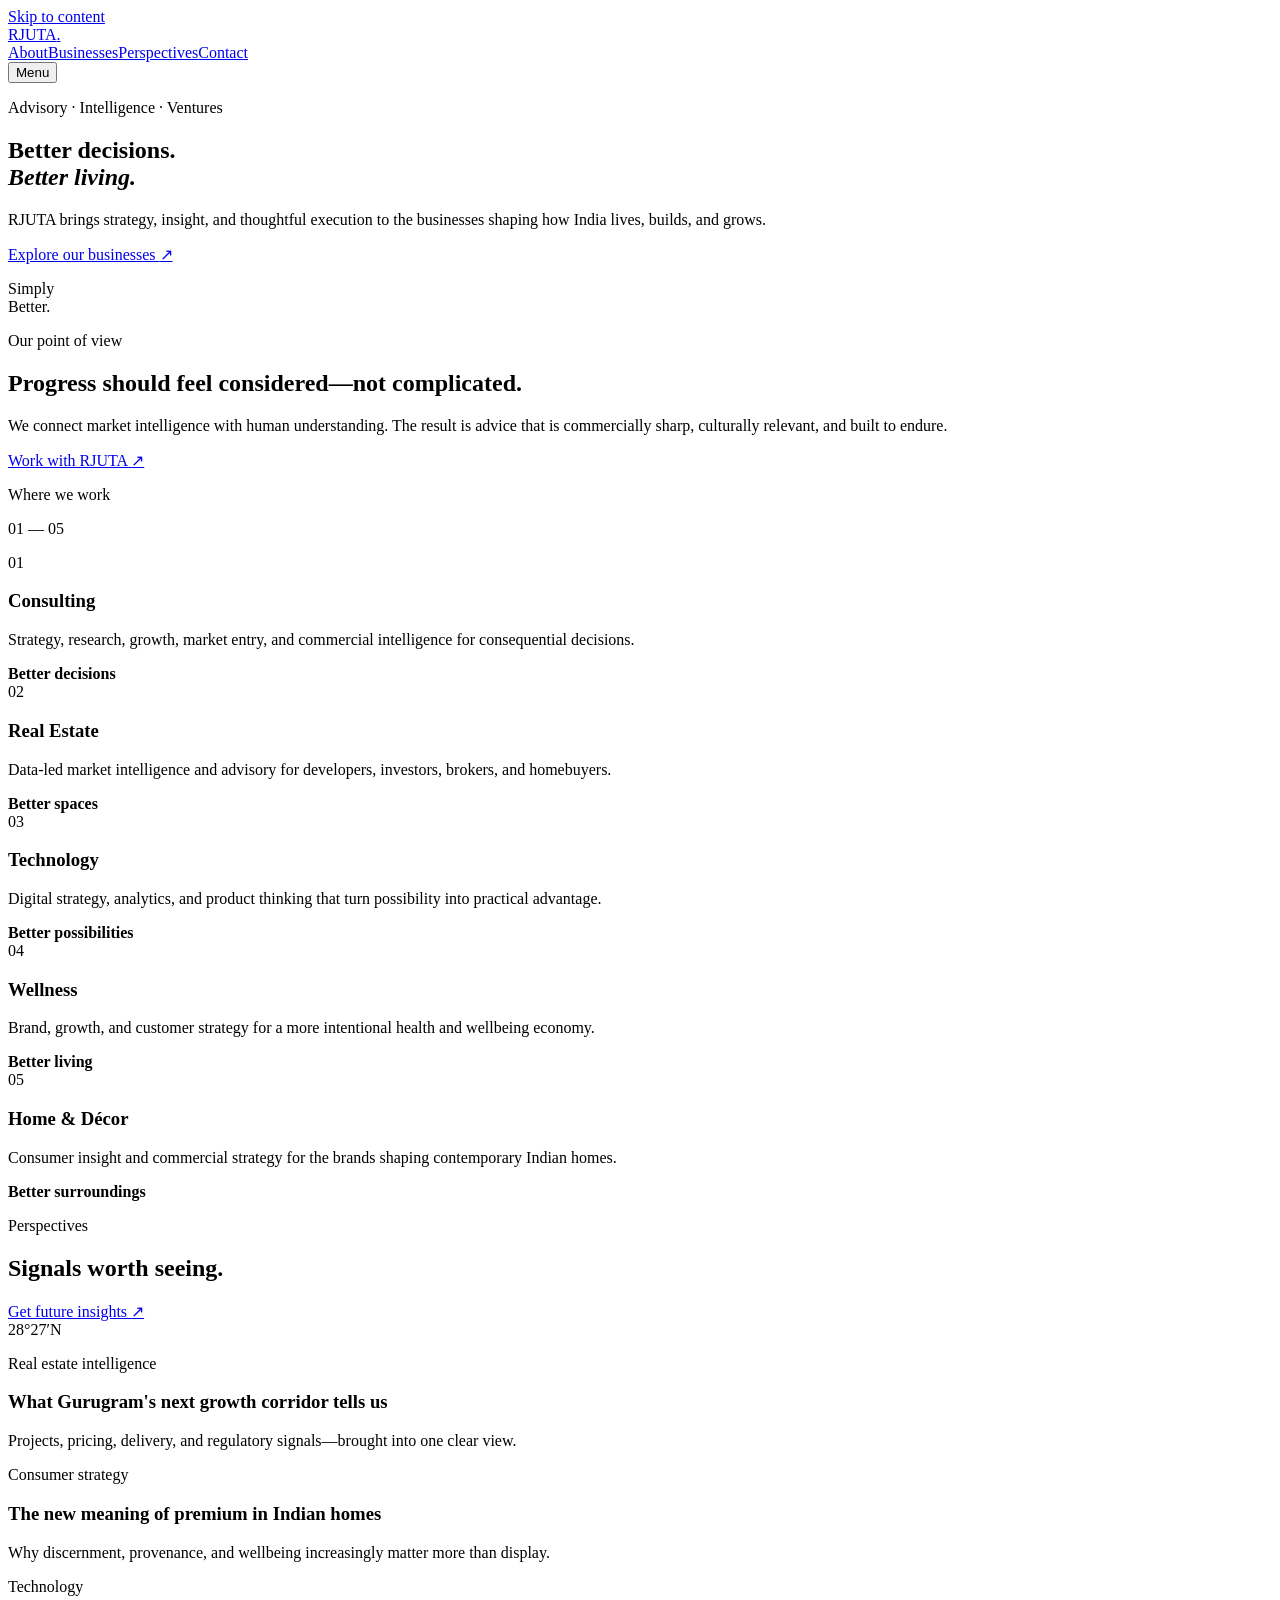
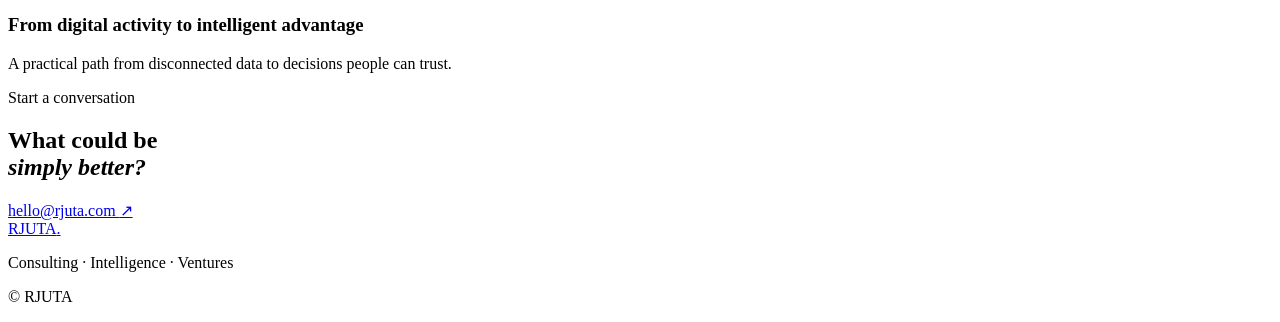
==== index.html @ 42b94a8b "Add files via upload" ====
<!doctype html>
<html lang="en">
<head>
  <meta charset="utf-8">
  <meta name="viewport" content="width=device-width, initial-scale=1">
  <meta name="description" content="RJUTA is a multidisciplinary advisory and intelligence firm across consulting, real estate, technology, wellness, and living.">
  <meta name="theme-color" content="#f1eee6">
  <title>RJUTA — Simply Better.</title>
  <link rel="preconnect" href="https://fonts.googleapis.com">
  <link rel="preconnect" href="https://fonts.gstatic.com" crossorigin>
  <link href="https://fonts.googleapis.com/css2?family=DM+Sans:wght@400;500;600&family=Newsreader:opsz,wght@6..72,400;6..72,500&display=swap" rel="stylesheet">
  <link rel="stylesheet" href="styles.css">
</head>
<body>
  <a class="skip-link" href="#main">Skip to content</a>
  <header class="site-header" data-header>
    <a class="brand" href="#top" aria-label="RJUTA home">RJUTA<span>.</span></a>
    <nav class="desktop-nav" aria-label="Primary navigation">
      <a href="#about">About</a><a href="#businesses">Businesses</a><a href="#insights">Perspectives</a><a href="#contact">Contact</a>
    </nav>
    <button class="menu-button" type="button" aria-expanded="false" aria-controls="mobile-nav">Menu</button>
    <nav class="mobile-nav" id="mobile-nav" aria-label="Mobile navigation" hidden>
      <a href="#about">About</a><a href="#businesses">Businesses</a><a href="#insights">Perspectives</a><a href="#contact">Contact</a>
    </nav>
  </header>

  <main id="main">
    <section class="hero" id="top">
      <div class="hero-copy reveal">
        <p class="eyebrow">Advisory · Intelligence · Ventures</p>
        <h1>Better decisions.<br><em>Better living.</em></h1>
        <p class="lede">RJUTA brings strategy, insight, and thoughtful execution to the businesses shaping how India lives, builds, and grows.</p>
        <a class="text-link" href="#businesses">Explore our businesses <span aria-hidden="true">↗</span></a>
      </div>
      <div class="hero-art" aria-hidden="true">
        <div class="sun"></div><div class="arch arch-one"></div><div class="arch arch-two"></div>
        <p>Simply<br>Better.</p>
      </div>
    </section>

    <section class="statement" id="about">
      <p class="eyebrow reveal">Our point of view</p>
      <h2 class="reveal">Progress should feel considered—not complicated.</h2>
      <div class="statement-grid reveal">
        <p>We connect market intelligence with human understanding. The result is advice that is commercially sharp, culturally relevant, and built to endure.</p>
        <a class="text-link" href="#contact">Work with RJUTA <span aria-hidden="true">↗</span></a>
      </div>
    </section>

    <section class="businesses" id="businesses">
      <div class="section-head reveal"><p class="eyebrow">Where we work</p><p>01 — 05</p></div>
      <div class="business-list">
        <article class="business reveal"><span>01</span><div><h3>Consulting</h3><p>Strategy, research, growth, market entry, and commercial intelligence for consequential decisions.</p></div><b>Better decisions</b></article>
        <article class="business reveal"><span>02</span><div><h3>Real Estate</h3><p>Data-led market intelligence and advisory for developers, investors, brokers, and homebuyers.</p></div><b>Better spaces</b></article>
        <article class="business reveal"><span>03</span><div><h3>Technology</h3><p>Digital strategy, analytics, and product thinking that turn possibility into practical advantage.</p></div><b>Better possibilities</b></article>
        <article class="business reveal"><span>04</span><div><h3>Wellness</h3><p>Brand, growth, and customer strategy for a more intentional health and wellbeing economy.</p></div><b>Better living</b></article>
        <article class="business reveal"><span>05</span><div><h3>Home & Décor</h3><p>Consumer insight and commercial strategy for the brands shaping contemporary Indian homes.</p></div><b>Better surroundings</b></article>
      </div>
    </section>

    <section class="insights" id="insights">
      <div class="section-head reveal"><div><p class="eyebrow">Perspectives</p><h2>Signals worth seeing.</h2></div><a class="text-link" href="#contact">Get future insights <span aria-hidden="true">↗</span></a></div>
      <div class="cards">
        <article class="card reveal"><div class="card-visual terrain"><span>28°27′N</span></div><p class="eyebrow">Real estate intelligence</p><h3>What Gurugram's next growth corridor tells us</h3><p>Projects, pricing, delivery, and regulatory signals—brought into one clear view.</p></article>
        <article class="card reveal"><div class="card-visual rings"></div><p class="eyebrow">Consumer strategy</p><h3>The new meaning of premium in Indian homes</h3><p>Why discernment, provenance, and wellbeing increasingly matter more than display.</p></article>
        <article class="card reveal"><div class="card-visual grid-art"></div><p class="eyebrow">Technology</p><h3>From digital activity to intelligent advantage</h3><p>A practical path from disconnected data to decisions people can trust.</p></article>
      </div>
    </section>

    <section class="contact" id="contact">
      <p class="eyebrow reveal">Start a conversation</p>
      <h2 class="reveal">What could be<br><em>simply better?</em></h2>
      <a class="contact-link reveal" href="mailto:hello@rjuta.com">hello@rjuta.com <span aria-hidden="true">↗</span></a>
    </section>
  </main>

  <footer><a class="brand" href="#top">RJUTA<span>.</span></a><p>Consulting · Intelligence · Ventures</p><p>© <span data-year></span> RJUTA</p></footer>
  <script src="script.js"></script>
</body>
</html>
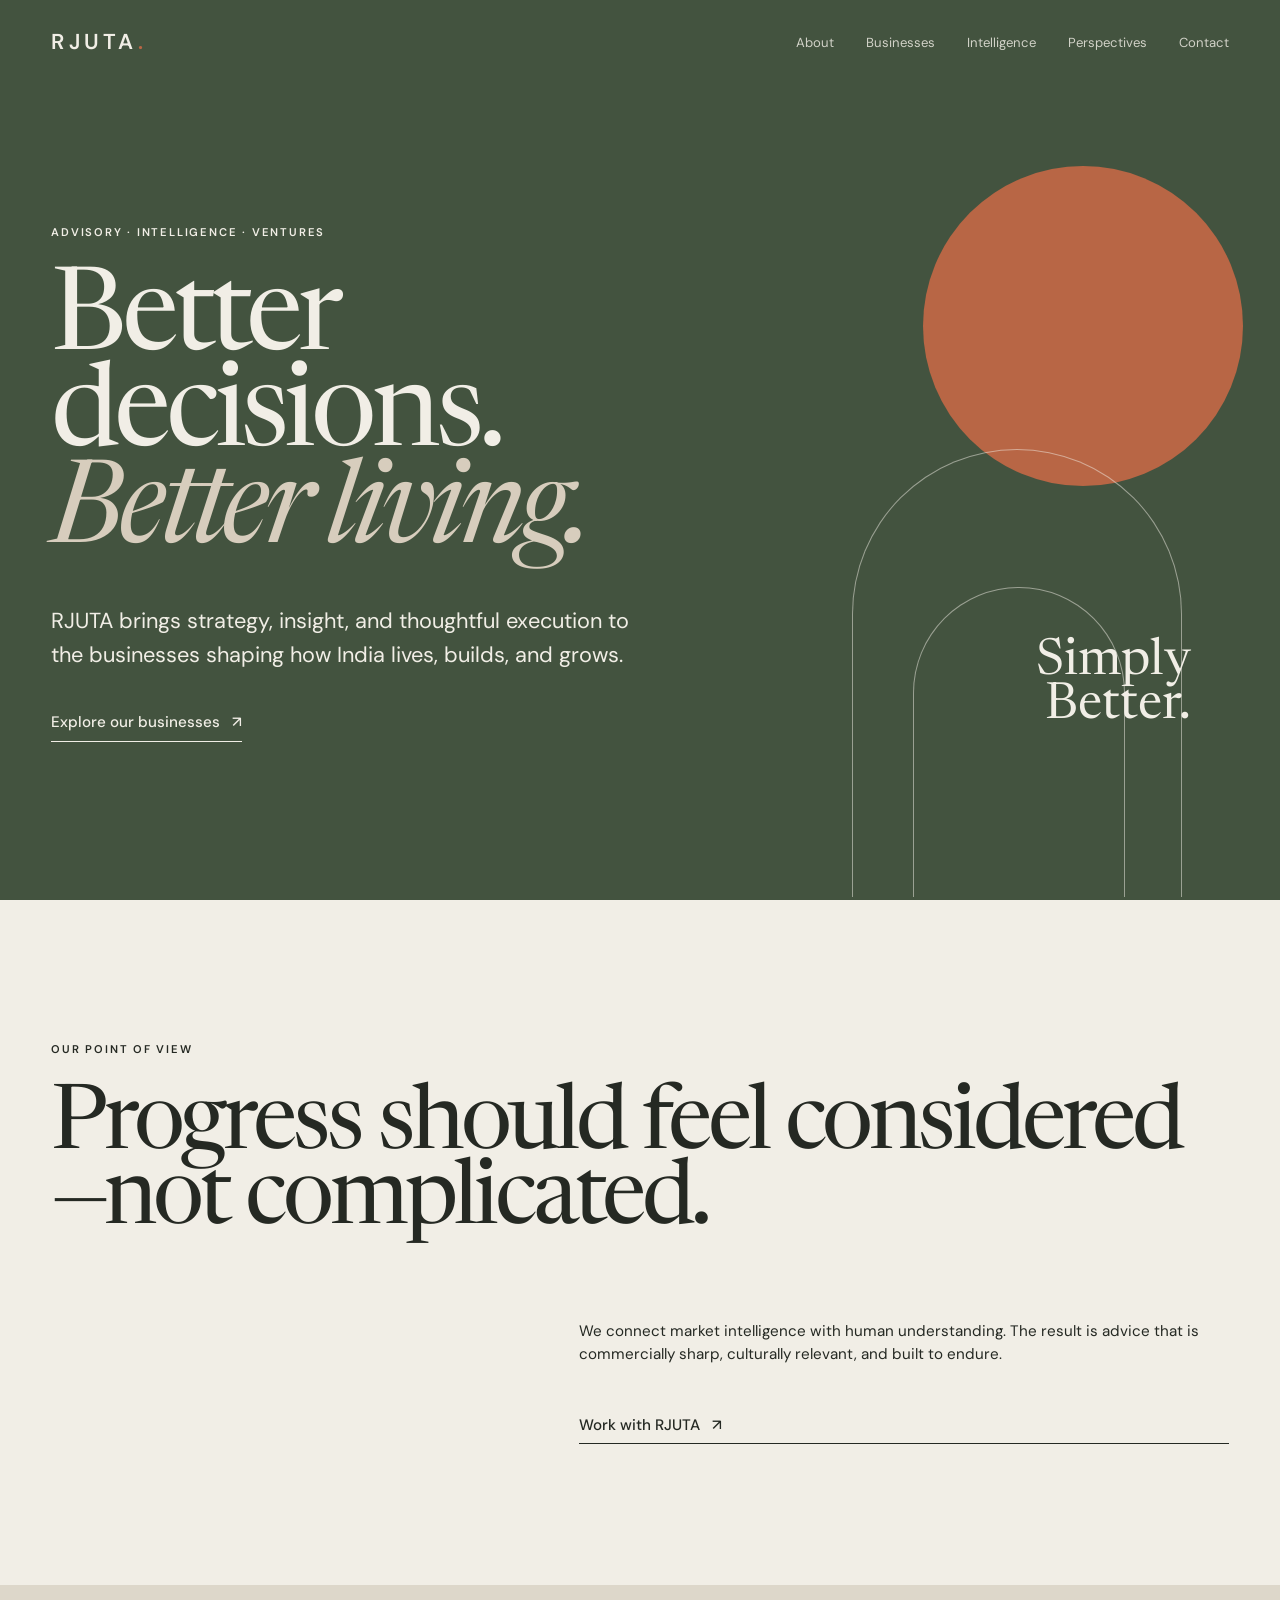
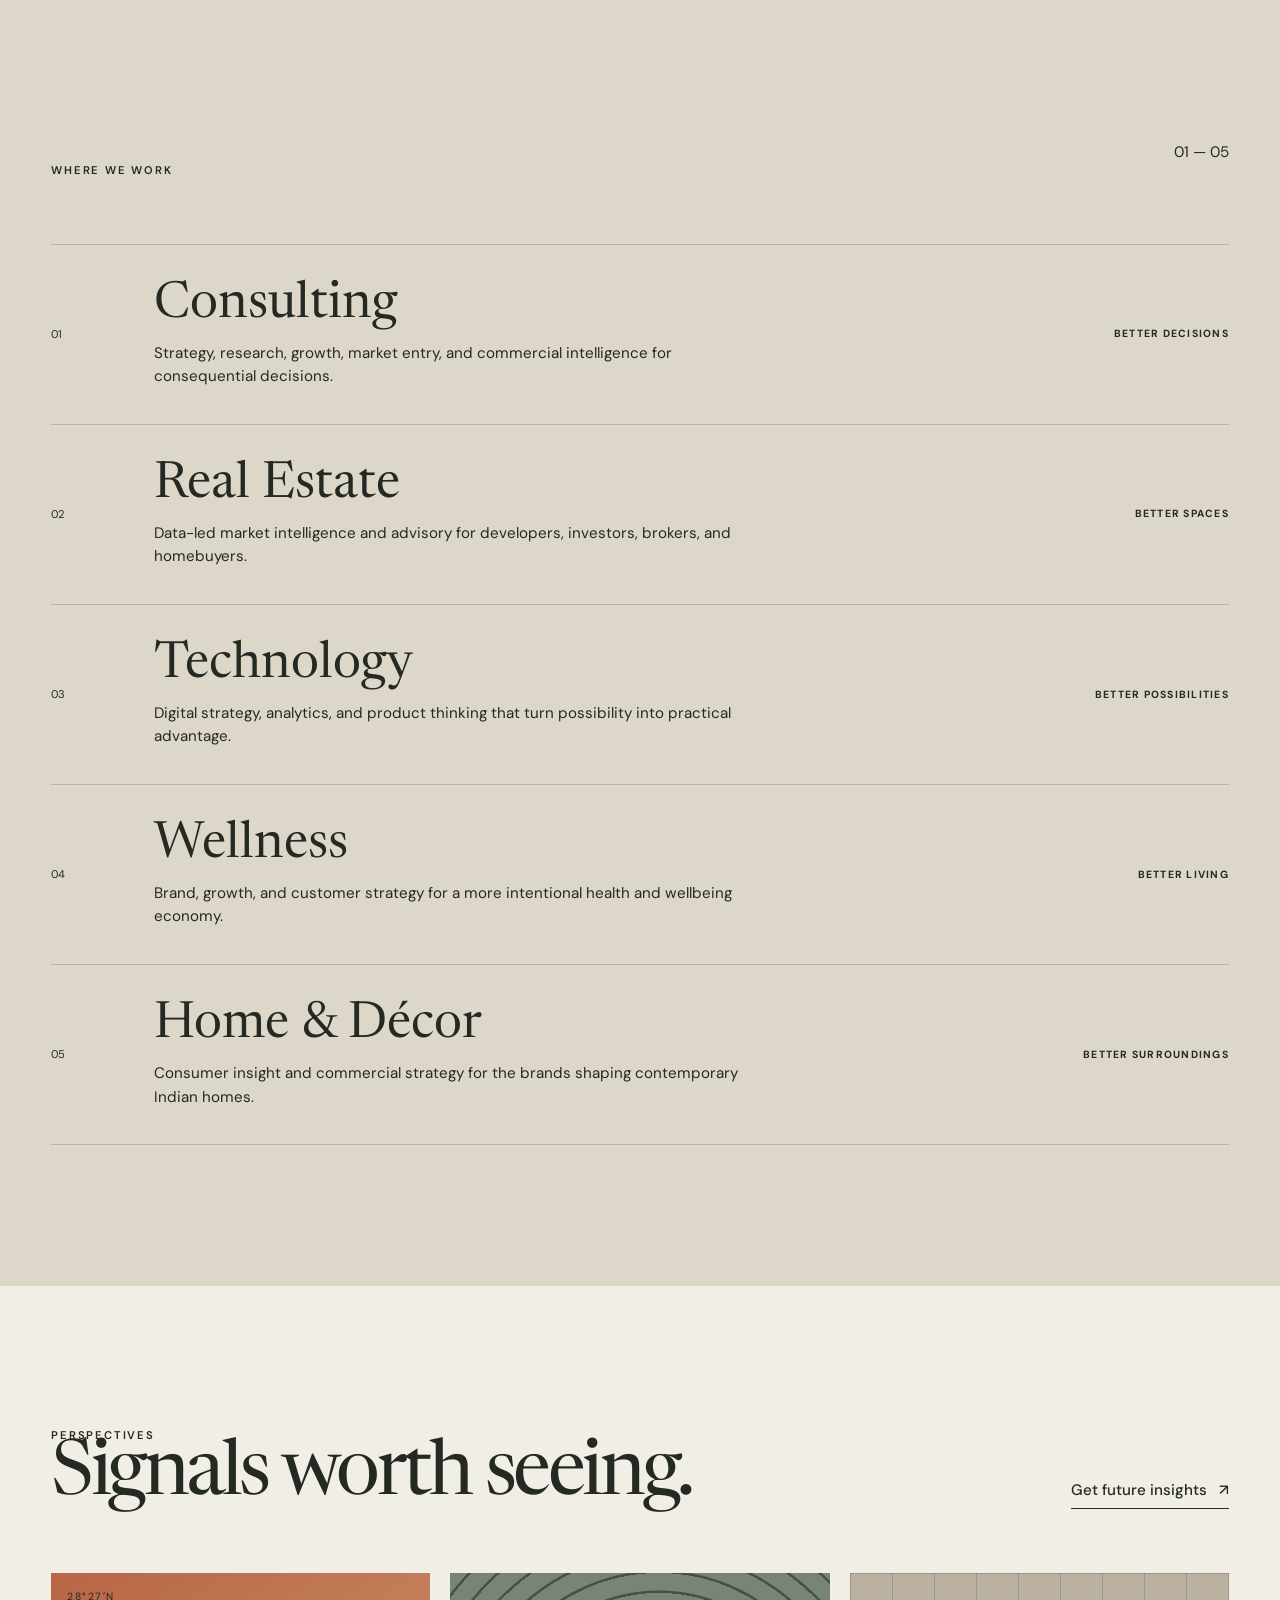
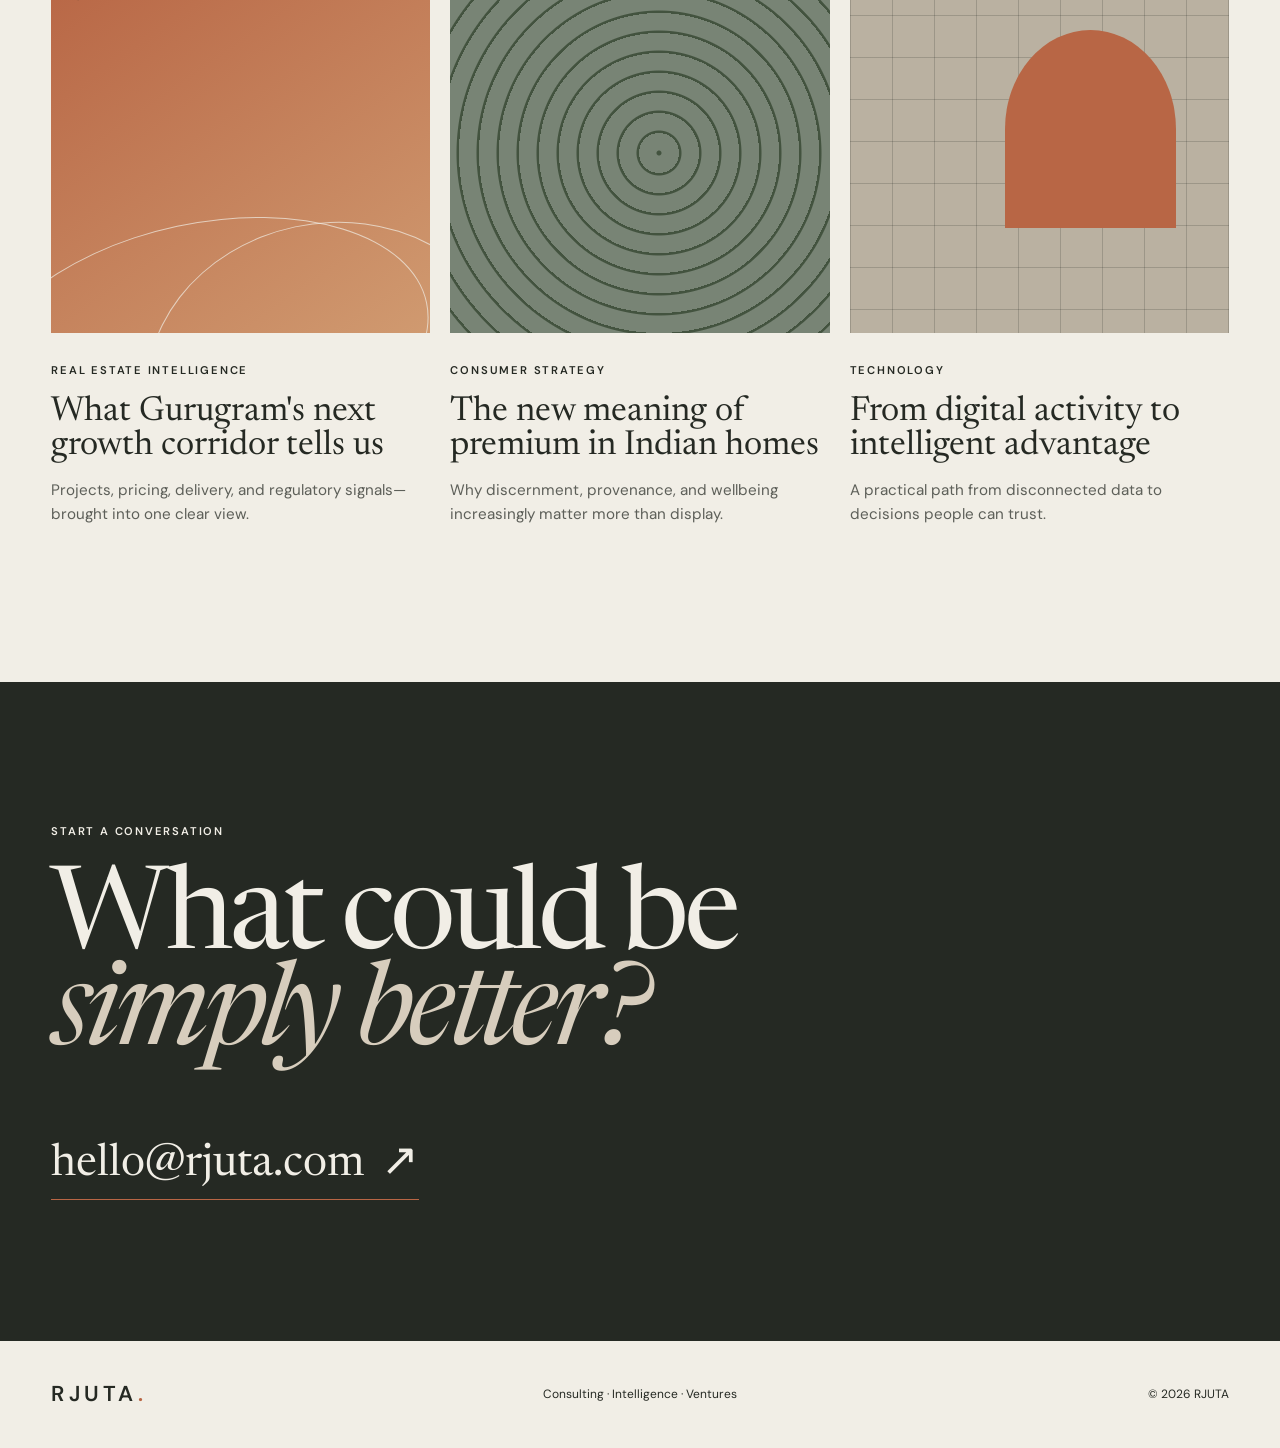
==== commit 6b5838f7: "Add files via upload" ====
--- a/index.html
+++ b/index.html
@@ -16,11 +16,11 @@
   <header class="site-header" data-header>
     <a class="brand" href="#top" aria-label="RJUTA home">RJUTA<span>.</span></a>
     <nav class="desktop-nav" aria-label="Primary navigation">
-      <a href="#about">About</a><a href="#businesses">Businesses</a><a href="#insights">Perspectives</a><a href="#contact">Contact</a>
+      <a href="#about">About</a><a href="#businesses">Businesses</a><a href="intelligence.html">Intelligence</a><a href="#insights">Perspectives</a><a href="#contact">Contact</a>
     </nav>
     <button class="menu-button" type="button" aria-expanded="false" aria-controls="mobile-nav">Menu</button>
     <nav class="mobile-nav" id="mobile-nav" aria-label="Mobile navigation" hidden>
-      <a href="#about">About</a><a href="#businesses">Businesses</a><a href="#insights">Perspectives</a><a href="#contact">Contact</a>
+      <a href="#about">About</a><a href="#businesses">Businesses</a><a href="intelligence.html">Intelligence</a><a href="#insights">Perspectives</a><a href="#contact">Contact</a>
     </nav>
   </header>
 
--- a/styles.css
+++ b/styles.css
@@ -0,0 +1,4 @@
+:root{--paper:#f1eee6;--ink:#252923;--moss:#43533f;--clay:#b86645;--sand:#d7cdbd;--line:rgba(37,41,35,.2);--pad:clamp(1.25rem,4vw,4.5rem)}
+*{box-sizing:border-box}html{scroll-behavior:smooth}body{margin:0;background:var(--paper);color:var(--ink);font-family:"DM Sans",sans-serif;font-size:clamp(.95rem,1.1vw,1.08rem);line-height:1.55}a{color:inherit;text-decoration:none}button{font:inherit}.skip-link{position:fixed;top:-5rem;left:1rem;z-index:20;background:var(--ink);color:var(--paper);padding:.8rem}.skip-link:focus{top:1rem}.site-header{height:86px;padding:0 var(--pad);display:flex;align-items:center;justify-content:space-between;position:absolute;z-index:10;width:100%;color:var(--paper)}.site-header.scrolled{position:fixed;background:rgba(241,238,230,.94);color:var(--ink);border-bottom:1px solid var(--line);backdrop-filter:blur(14px)}.brand{font-size:1.35rem;font-weight:600;letter-spacing:.2em}.brand span{color:var(--clay)}.desktop-nav{display:flex;gap:2rem;font-size:.82rem}.desktop-nav a,.mobile-nav a{opacity:.82}.desktop-nav a:hover{opacity:1}.menu-button,.mobile-nav{display:none}.hero{min-height:100svh;background:var(--moss);color:var(--paper);display:grid;grid-template-columns:1.2fr .8fr;align-items:center;padding:130px var(--pad) 4rem;overflow:hidden}.hero-copy{max-width:850px;position:relative;z-index:2}.eyebrow{text-transform:uppercase;letter-spacing:.16em;font-size:.7rem;font-weight:600;margin:0 0 2rem}.hero h1,.statement h2,.insights h2,.contact h2{font-family:"Newsreader",serif;font-size:clamp(4rem,9vw,9.5rem);font-weight:400;line-height:.84;letter-spacing:-.045em;margin:0}.hero h1 em,.contact h2 em{color:var(--sand);font-weight:400}.lede{max-width:590px;font-size:clamp(1.05rem,1.7vw,1.45rem);margin:2.5rem 0}.text-link{display:inline-flex;align-items:center;gap:.75rem;border-bottom:1px solid currentColor;padding-bottom:.35rem;font-weight:500}.text-link span,.contact-link span{transition:transform .25s}.text-link:hover span,.contact-link:hover span{transform:translate(.25rem,-.25rem)}.hero-art{height:min(65vw,690px);position:relative}.sun{position:absolute;width:clamp(150px,25vw,360px);aspect-ratio:1;border-radius:50%;background:var(--clay);top:4%;right:-3%}.arch{position:absolute;border:1px solid rgba(241,238,230,.5);border-bottom:0;border-radius:240px 240px 0 0}.arch-one{width:70%;height:65%;right:10%;bottom:-10%}.arch-two{width:45%;height:45%;right:22%;bottom:-10%}.hero-art p{font-family:"Newsreader",serif;position:absolute;right:8%;bottom:7%;font-size:clamp(2rem,4vw,4rem);line-height:.85;text-align:right}.statement,.businesses,.insights{padding:clamp(5rem,11vw,10rem) var(--pad)}.statement h2{font-size:clamp(3rem,7vw,7.5rem);max-width:1150px}.statement-grid{margin:4rem 0 0 auto;max-width:650px;display:grid;gap:2rem}.section-head{display:flex;justify-content:space-between;align-items:flex-end;margin-bottom:4rem}.section-head .eyebrow{margin:0}.businesses{background:#ddd7ca}.business{display:grid;grid-template-columns:6% 1fr 25%;gap:2rem;align-items:center;border-top:1px solid var(--line);padding:2.2rem 0}.business:last-child{border-bottom:1px solid var(--line)}.business>span{font-size:.7rem}.business h3,.card h3{font-family:"Newsreader",serif;font-size:clamp(2rem,4vw,4.2rem);font-weight:400;line-height:1;margin:0 0 .65rem}.business p{max-width:600px;margin:0}.business b{text-align:right;text-transform:uppercase;letter-spacing:.12em;font-size:.65rem}.insights h2{font-size:clamp(3rem,6vw,6rem)}.cards{display:grid;grid-template-columns:repeat(3,1fr);gap:1.25rem}.card-visual{height:360px;background:var(--sand);margin-bottom:1.8rem;position:relative;overflow:hidden}.terrain{background:linear-gradient(145deg,#b86645,#d09a70)}.terrain:before,.terrain:after{content:"";position:absolute;border:1px solid rgba(241,238,230,.7);border-radius:50%;width:120%;height:70%;left:-20%;bottom:-40%;transform:rotate(-12deg)}.terrain:after{width:95%;height:85%;left:25%;bottom:-55%}.terrain span{position:absolute;top:1rem;left:1rem;font-size:.65rem;letter-spacing:.15em}.rings{background:repeating-radial-gradient(circle at 55% 50%,var(--moss) 0 2px,#788475 3px 20px)}.grid-art{background-color:#bab1a1;background-image:linear-gradient(var(--line) 1px,transparent 1px),linear-gradient(90deg,var(--line) 1px,transparent 1px);background-size:42px 42px}.grid-art:after{content:"";position:absolute;background:var(--clay);width:45%;height:55%;right:14%;top:16%;border-radius:50% 50% 0 0}.card .eyebrow{margin:0 0 1rem}.card h3{font-size:clamp(1.8rem,2.7vw,3rem)}.card>p:last-child{opacity:.72}.contact{background:var(--ink);color:var(--paper);padding:clamp(5rem,11vw,10rem) var(--pad)}.contact h2{font-size:clamp(4rem,9vw,9rem)}.contact-link{font-family:"Newsreader",serif;font-size:clamp(1.8rem,3.5vw,4rem);display:inline-flex;gap:1rem;margin-top:4rem;border-bottom:1px solid var(--clay)}footer{padding:2rem var(--pad);display:grid;grid-template-columns:1fr 1fr 1fr;align-items:center;font-size:.75rem}footer p:nth-child(2){text-align:center}footer p:last-child{text-align:right}.reveal{opacity:0;transform:translateY(24px);transition:opacity .7s ease,transform .7s ease}.reveal.visible{opacity:1;transform:none}
+@media(max-width:800px){.desktop-nav{display:none}.menu-button{display:block;border:0;background:none;color:inherit}.mobile-nav{display:flex;position:absolute;top:86px;left:0;right:0;padding:1.5rem var(--pad);background:var(--paper);color:var(--ink);flex-direction:column;gap:1.5rem;border-bottom:1px solid var(--line)}.mobile-nav[hidden]{display:none}.hero{grid-template-columns:1fr;padding-top:140px}.hero-art{height:55vw;min-height:300px;margin-top:2rem}.business{grid-template-columns:12% 1fr}.business b{display:none}.cards{grid-template-columns:1fr}.card-visual{height:70vw;max-height:450px}.section-head{align-items:flex-start;gap:2rem;flex-direction:column}footer{grid-template-columns:1fr 1fr}footer p:nth-child(2){display:none}}
+@media(prefers-reduced-motion:reduce){html{scroll-behavior:auto}.reveal{opacity:1;transform:none;transition:none}}
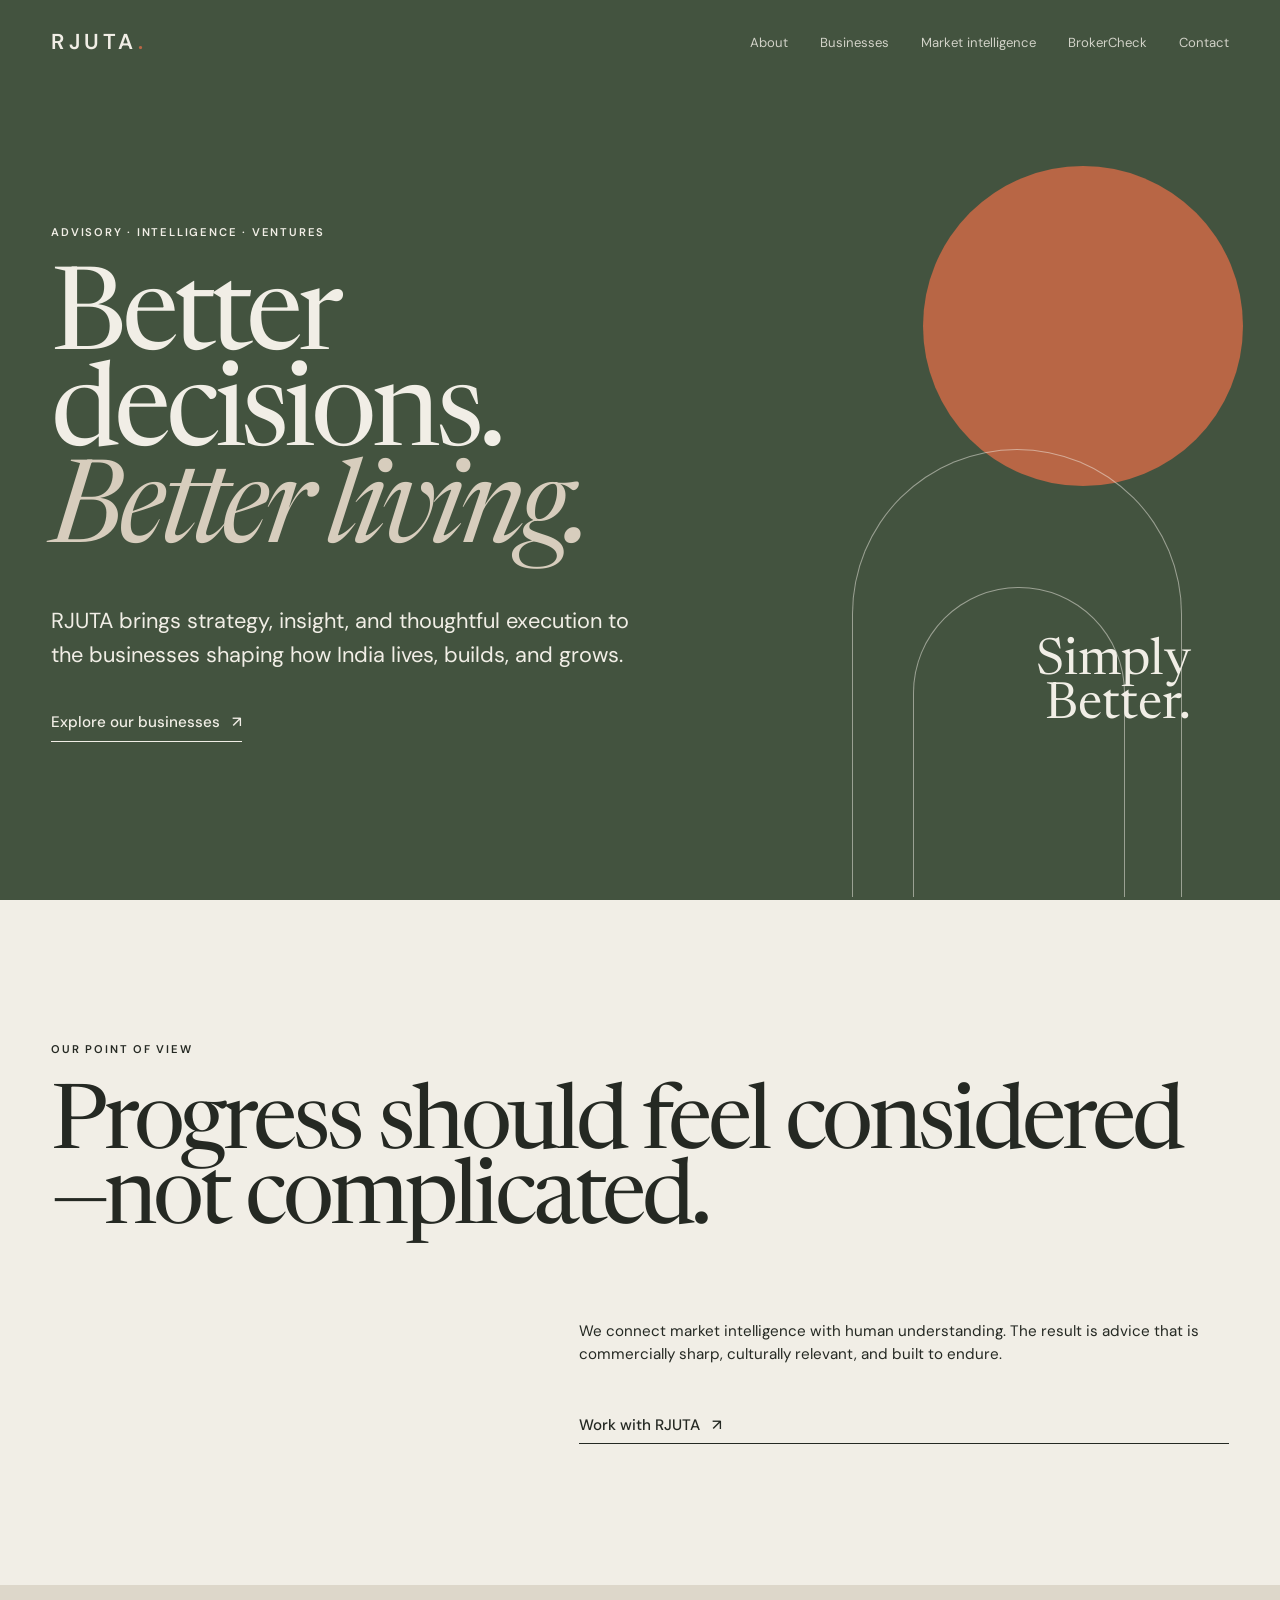
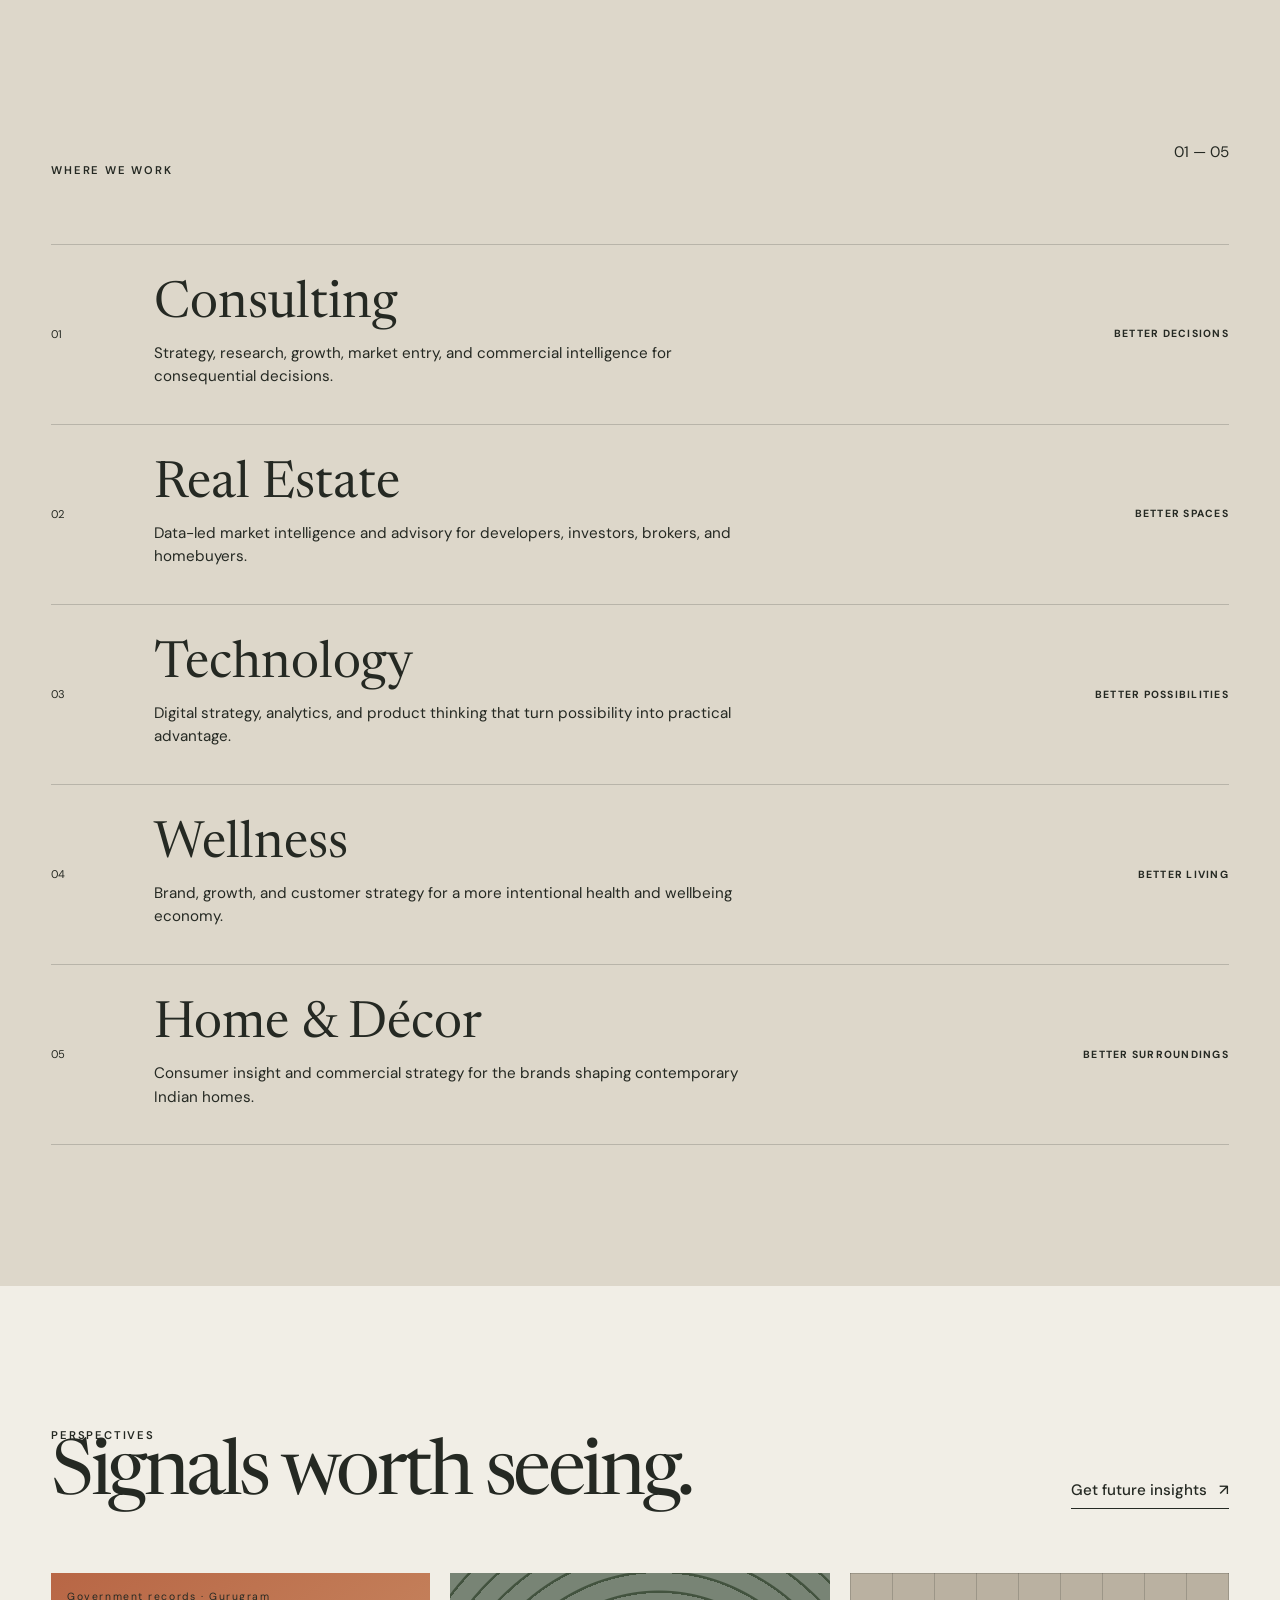
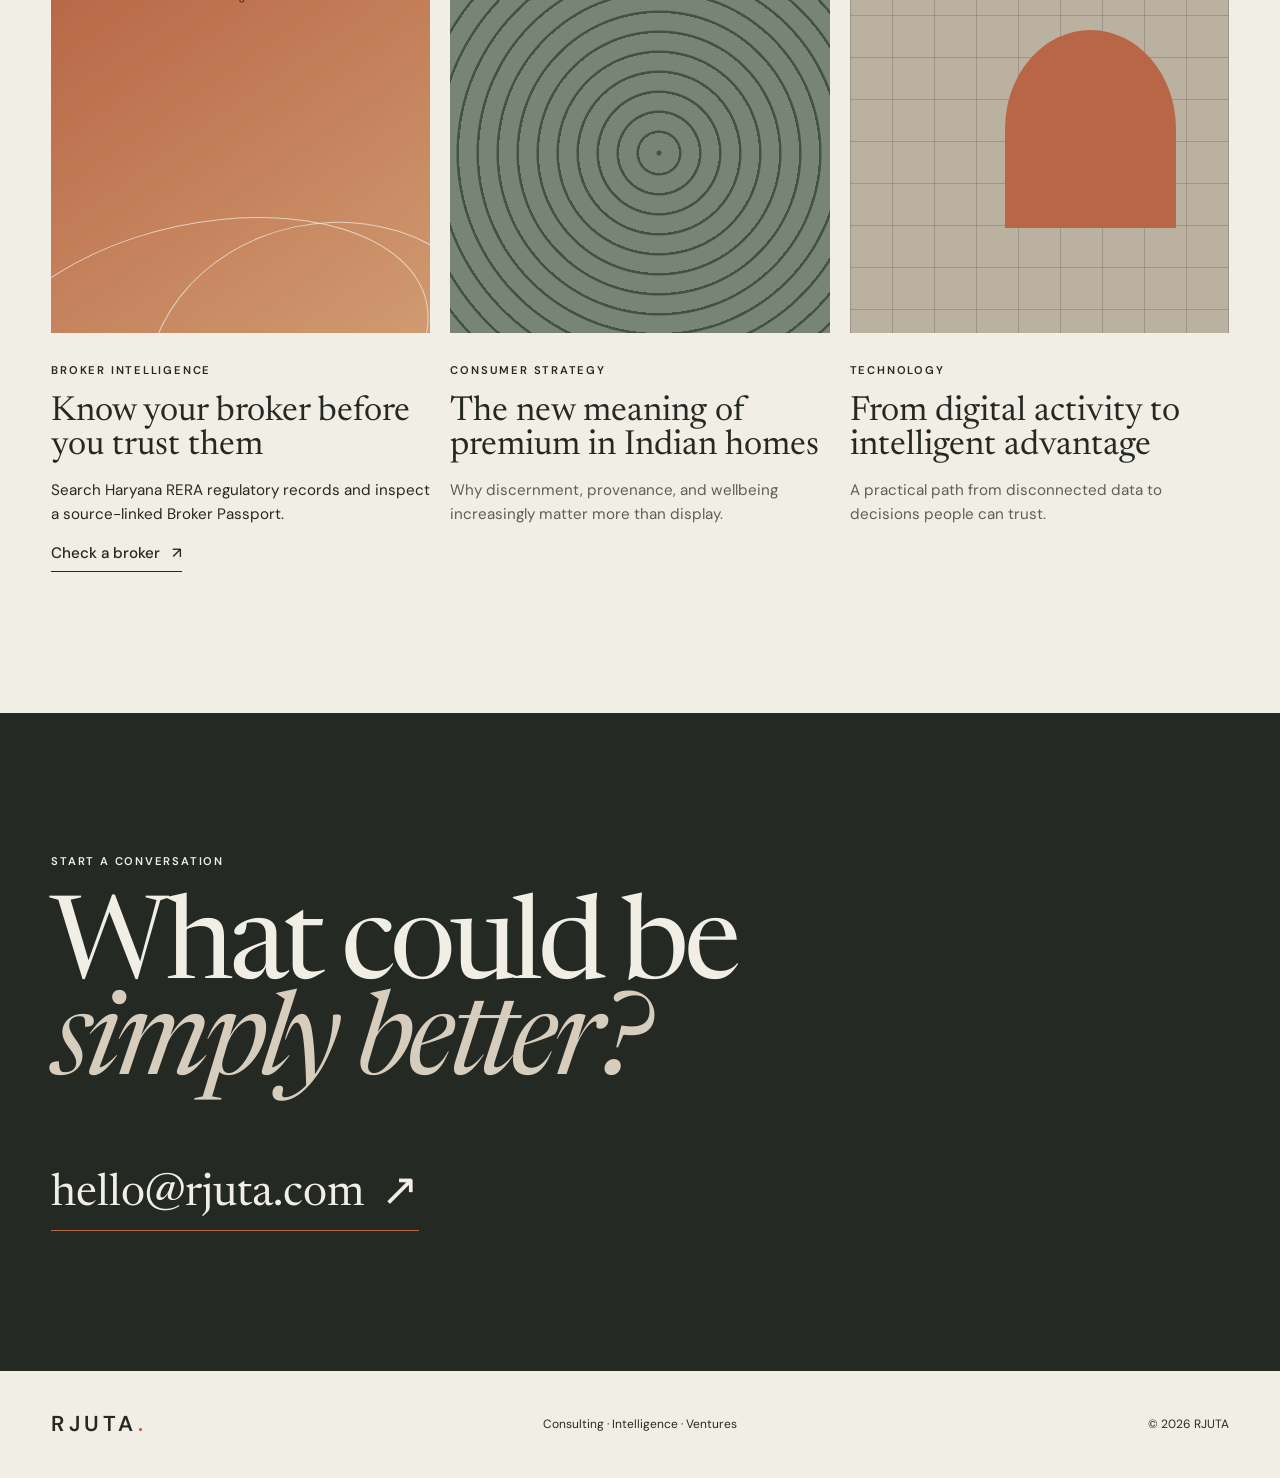
==== commit bc1dc410: "Add files via upload Everything related to broker platform" ====
--- a/index.html
+++ b/index.html
@@ -16,11 +16,11 @@
   <header class="site-header" data-header>
     <a class="brand" href="#top" aria-label="RJUTA home">RJUTA<span>.</span></a>
     <nav class="desktop-nav" aria-label="Primary navigation">
-      <a href="#about">About</a><a href="#businesses">Businesses</a><a href="intelligence.html">Intelligence</a><a href="#insights">Perspectives</a><a href="#contact">Contact</a>
+      <a href="#about">About</a><a href="#businesses">Businesses</a><a href="intelligence.html">Market intelligence</a><a href="brokers.html">BrokerCheck</a><a href="#contact">Contact</a>
     </nav>
     <button class="menu-button" type="button" aria-expanded="false" aria-controls="mobile-nav">Menu</button>
     <nav class="mobile-nav" id="mobile-nav" aria-label="Mobile navigation" hidden>
-      <a href="#about">About</a><a href="#businesses">Businesses</a><a href="intelligence.html">Intelligence</a><a href="#insights">Perspectives</a><a href="#contact">Contact</a>
+      <a href="#about">About</a><a href="#businesses">Businesses</a><a href="intelligence.html">Market intelligence</a><a href="brokers.html">BrokerCheck</a><a href="#contact">Contact</a>
     </nav>
   </header>
 
@@ -61,7 +61,7 @@
     <section class="insights" id="insights">
       <div class="section-head reveal"><div><p class="eyebrow">Perspectives</p><h2>Signals worth seeing.</h2></div><a class="text-link" href="#contact">Get future insights <span aria-hidden="true">↗</span></a></div>
       <div class="cards">
-        <article class="card reveal"><div class="card-visual terrain"><span>28°27′N</span></div><p class="eyebrow">Real estate intelligence</p><h3>What Gurugram's next growth corridor tells us</h3><p>Projects, pricing, delivery, and regulatory signals—brought into one clear view.</p></article>
+        <article class="card reveal"><a href="brokers.html" aria-label="Open RJUTA BrokerCheck"><div class="card-visual terrain"><span>Government records · Gurugram</span></div><p class="eyebrow">Broker intelligence</p><h3>Know your broker before you trust them</h3><p>Search Haryana RERA regulatory records and inspect a source-linked Broker Passport.</p><span class="text-link">Check a broker <span aria-hidden="true">↗</span></span></a></article>
         <article class="card reveal"><div class="card-visual rings"></div><p class="eyebrow">Consumer strategy</p><h3>The new meaning of premium in Indian homes</h3><p>Why discernment, provenance, and wellbeing increasingly matter more than display.</p></article>
         <article class="card reveal"><div class="card-visual grid-art"></div><p class="eyebrow">Technology</p><h3>From digital activity to intelligent advantage</h3><p>A practical path from disconnected data to decisions people can trust.</p></article>
       </div>
